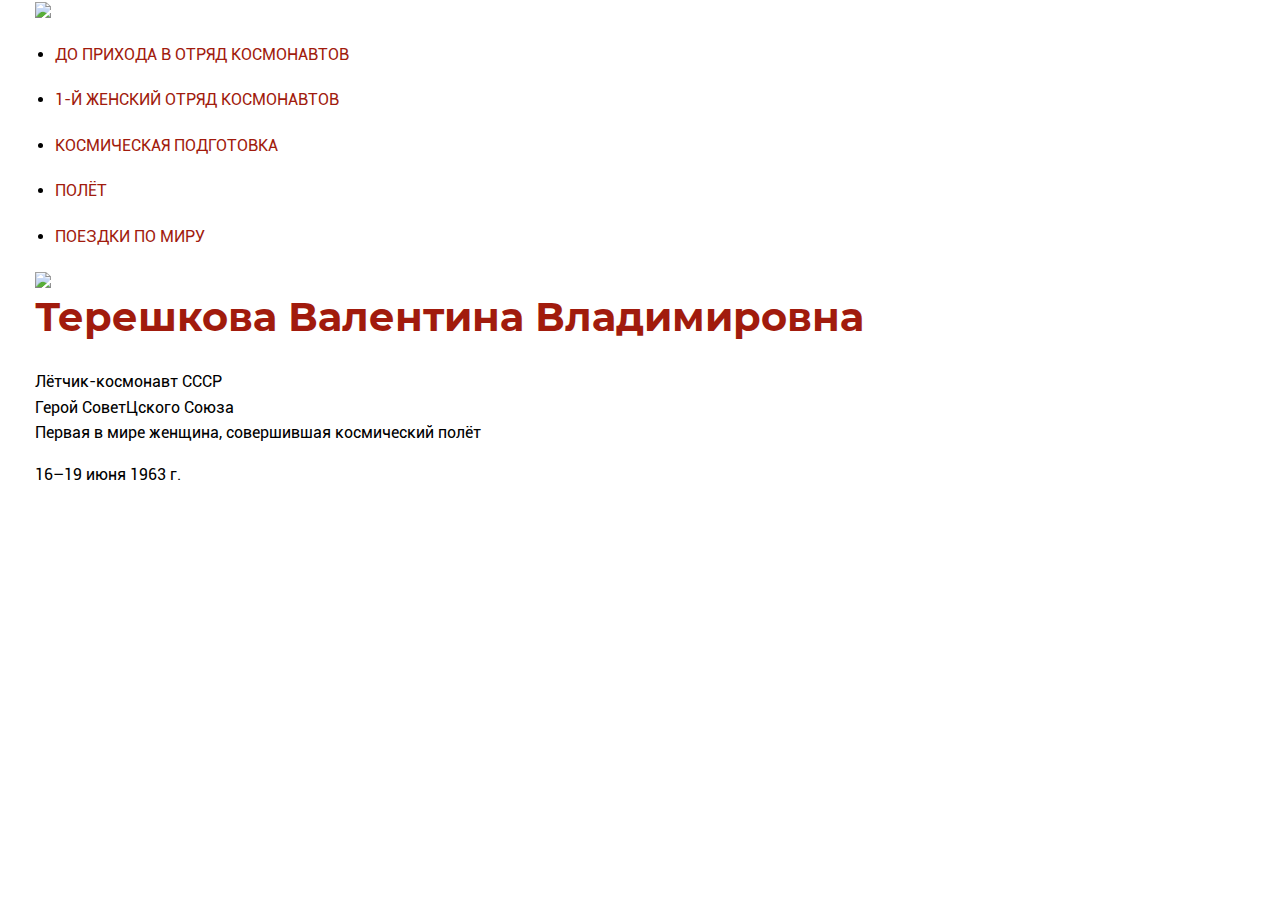
==== html/person-1.html @ a4f55c0e "main" ====
<!DOCTYPE html>
<html lang="ru">
  <head>
    <meta charset="UTF-8">
    <meta name="viewport" content="width=device-width, user-scalable=no, initial-scale=1.0, maximum-scale=1.0, minimum-scale=1.0">
    <meta http-equiv="X-UA-Compatible" content="ie=edge">
    <meta name="robots" content="noindex, nofollow">
    <title>Время Ч</title>
    <link rel="stylesheet" href="../assets/css/style.css">
  </head>
  <body class="page-owner">
    <main>
      <div class="header">
        <div class="wrapper">
          <div class="logo-block"><img class="logo" src="./assets/img/logo-white.png"></div>
        </div>
      </div>
      <div class="list-action-owner wrapper">
        <ul class="list-action">
          <li class="list-action__item"><a href="#">ДО ПРИХОДА В ОТРЯД КОСМОНАВТОВ</a></li>
          <li class="list-action__item"><a href="#">1-Й ЖЕНСКИЙ ОТРЯД КОСМОНАВТОВ</a></li>
          <li class="list-action__item"><a href="#">КОСМИЧЕСКАЯ ПОДГОТОВКА</a></li>
          <li class="list-action__item"><a href="#">ПОЛЁТ</a></li>
          <li class="list-action__item"><a href="#">ПОЕЗДКИ ПО МИРУ</a></li>
        </ul>
      </div>
      <div class="person-info-owner wrapper--info wrapper">
        <div class="person-info">
          <div class="person-info__owner">
            <div class="person-info__image"><img src="./assets/person1.jpg"></div>
            <div class="person-info__info">
              <h2 class="name">Терешкова Валентина Владимировна</h2>
              <p>Лётчик-космонавт СССР<br>Герой СоветЦского Союза<br>Первая в мире женщина, совершившая космический полёт</p>
              <div class="date">16–19 июня 1963 г.</div>
            </div>
          </div>
        </div>
      </div>
    </main>
  </body>
  <script type="text/javascript" charset="UTF-8" src="../assets/js/jquery.min.js"></script>
  <script type="text/javascript" charset="UTF-8" src="../assets/js/chosen.jquery.min.js"></script>
  <script type="text/javascript" charset="UTF-8" src="../assets/js/jquery.magnific-popup.js"></script>
  <script type="text/javascript" charset="UTF-8" src="../assets/js/jquery.maskedinput.js"></script>
  <script type="text/javascript" charset="UTF-8" src="../assets/js/jquery.slick.min.js"></script>
  <script type="text/javascript" charset="UTF-8" src="../assets/js/swiper.min.js"></script>
  <!--script(type='text/javascript' charset='UTF-8' src='https://unpkg.com/swiper@6.0.1/swiper.cjs.js')-->
  <!--script(type='text/javascript' charset='UTF-8' src='https://unpkg.com/swiper/js/swiper.min.js')--><script src="https://unpkg.com/swiper/swiper-bundle.min.js"></script>
  <script type="text/javascript" charset="UTF-8" src="../assets/js/main.js"></script>
</html>
---- assets/css/style.css ----
@font-face {
  font-family: "Roboto";
  src: local("Roboto Bold"), local("Roboto-Bold"), url("Roboto-Bold.woff2") format("woff2"), url("Roboto-Bold.woff") format("woff"), url("Roboto-Bold.ttf") format("truetype");
  font-weight: bold;
  font-style: normal;
  font-display: swap;
}
@font-face {
  font-family: "Roboto";
  src: local("Roboto Regular"), local("Roboto-Regular"), url("Roboto-Regular.woff2") format("woff2"), url("Roboto-Regular.woff") format("woff"), url("Roboto-Regular.ttf") format("truetype");
  font-weight: normal;
  font-style: normal;
  font-display: swap;
}
@font-face {
  font-family: "Montserrat";
  src: local("Montserrat SemiBold"), local("Montserrat-SemiBold"), url("Montserrat-SemiBold.woff2") format("woff2"), url("Montserrat-SemiBold.woff") format("woff"), url("Montserrat-SemiBold.ttf") format("truetype");
  font-weight: 600;
  font-style: normal;
  font-display: swap;
}
@font-face {
  font-family: "Montserrat";
  src: local("Montserrat Bold"), local("Montserrat-Bold"), url("Montserrat-Bold.woff2") format("woff2"), url("Montserrat-Bold.woff") format("woff"), url("Montserrat-Bold.ttf") format("truetype");
  font-weight: bold;
  font-style: normal;
  font-display: swap;
}
html {
  line-height: 1.15;
  -webkit-text-size-adjust: 100%;
}

body {
  margin: 0;
}

main {
  display: block;
}

h1 {
  font-size: 2em;
  margin: 0.67em 0;
}

hr {
  box-sizing: content-box;
  height: 0;
  overflow: visible;
}

pre {
  font-family: monospace, monospace;
  font-size: 1em;
}

a {
  background-color: transparent;
}

abbr[title] {
  border-bottom: none;
  text-decoration: underline;
  text-decoration: underline dotted;
}

b, strong {
  font-weight: bolder;
}

code, kbd, samp {
  font-family: monospace, monospace;
  font-size: 1em;
}

small {
  font-size: 80%;
}

sub, sup {
  font-size: 75%;
  line-height: 0;
  position: relative;
  vertical-align: baseline;
}

sub {
  bottom: -0.25em;
}

sup {
  top: -0.5em;
}

img {
  border-style: none;
}

button, input, optgroup, select, textarea {
  font-family: inherit;
  font-size: 100%;
  line-height: 1.15;
  margin: 0;
}

button, input {
  overflow: visible;
}

button, select {
  text-transform: none;
}

button, [type=button], [type=reset], [type=submit] {
  -webkit-appearance: button;
}

button::-moz-focus-inner, [type=button]::-moz-focus-inner, [type=reset]::-moz-focus-inner, [type=submit]::-moz-focus-inner {
  border-style: none;
  padding: 0;
}

button:-moz-focusring, [type=button]:-moz-focusring, [type=reset]:-moz-focusring, [type=submit]:-moz-focusring {
  outline: 1px dotted ButtonText;
}

fieldset {
  padding: 0.35em 0.75em 0.625em;
}

legend {
  box-sizing: border-box;
  color: inherit;
  display: table;
  max-width: 100%;
  padding: 0;
  white-space: normal;
}

progress {
  vertical-align: baseline;
}

textarea {
  overflow: auto;
}

[type=checkbox], [type=radio] {
  box-sizing: border-box;
  padding: 0;
}

[type=number]::-webkit-inner-spin-button, [type=number]::-webkit-outer-spin-button {
  height: auto;
}

[type=search] {
  -webkit-appearance: textfield;
  outline-offset: -2px;
}

[type=search]::-webkit-search-decoration {
  -webkit-appearance: none;
}

::-webkit-file-upload-button {
  -webkit-appearance: button;
  font: inherit;
}

details {
  display: block;
}

summary {
  display: list-item;
}

template {
  display: none;
}

[hidden] {
  display: none;
}

html {
  font-size: 62.5%;
  height: 100%;
  min-height: 100vh;
  background: #fff;
  color: #000;
  min-width: 320px;
  -webkit-font-smoothing: antialiased;
  -moz-osx-font-smoothing: grayscale;
}

body {
  font: 160%/1.6 "Roboto", sans-serif;
  font-weight: 400;
  min-width: 320px;
  background-color: inherit;
  line-height: 1.6;
  padding: 0;
}

.wrapper {
  max-width: 1240px;
  margin: 0 auto;
  padding: 0 20px;
  box-sizing: border-box;
}
.wrapper--middle {
  max-width: 1034px;
}
@media (max-width: 1280px) {
  .wrapper {
    padding: 0 15px;
  }
}

#page {
  overflow-x: hidden;
}

h1, h2, h3, h4,
.h1, .h2, .h3, .h4 {
  font-family: "Montserrat", sans-serif;
  font-weight: 700;
  color: #A11B0D;
}

h1, .h1 {
  font-weight: 700;
  font-size: 48px;
  line-height: 53px;
}
@media (max-width: 749px) {
  h1, .h1 {
    font-size: 40px;
    line-height: 1.1;
  }
}

h2, .h2 {
  font-size: 40px;
  line-height: 44px;
  position: relative;
  margin-bottom: 30px;
}
@media (max-width: 749px) {
  h2, .h2 {
    font-size: 32px;
    line-height: 1;
    margin-bottom: 20px;
  }
}

strong {
  font-weight: 700;
}

h3:first-child, .h3:first-child, h2:first-child, .h2:first-child {
  margin-top: 0;
}

h3, .h3 {
  font-size: 24px;
  line-height: 120%;
  position: relative;
  margin-bottom: 16px;
}
h3:first-child, .h3:first-child {
  margin-top: 0;
}
@media (max-width: 749px) {
  h3, .h3 {
    font-size: 20px;
  }
}

.h4, h4 {
  font-size: 20px;
  line-height: 120%;
  margin-bottom: 20px;
}
@media (max-width: 749px) {
  .h4, h4 {
    font-size: 18px;
    line-height: 120%;
  }
}

a {
  text-decoration: none;
  color: #A11B0D;
}
a:hover {
  color: #CF2921;
  text-decoration: none;
}

p:first-child {
  margin-top: 0;
}

p:last-child {
  margin-bottom: 0;
}

p {
  font-weight: 300;
  line-height: 1.6;
}

p.light {
  font-weight: 300;
}

ul {
  padding-left: 20px;
}
ul li {
  margin-bottom: 20px;
}

.frame {
  position: relative;
}

.frameWrapper {
  padding-top: 60px;
  padding-bottom: 60px;
}
@media (max-width: 749px) {
  .frameWrapper {
    padding-top: 30px;
    padding-bottom: 30px;
  }
}

/* Magnific Popup CSS */
.mfp-bg {
  top: 0;
  left: 0;
  width: 100%;
  height: 100%;
  z-index: 1042;
  overflow: hidden;
  position: fixed;
  background-color: #000;
  opacity: 0.3;
}

.mfp-wrap {
  top: 0;
  left: 0;
  width: 100%;
  height: 100%;
  z-index: 1043;
  position: fixed;
  outline: none !important;
  -webkit-backface-visibility: hidden;
  backface-visibility: hidden;
}

.mfp-container {
  font-size: 0;
  text-align: center;
  position: absolute;
  width: 100%;
  height: 100%;
  left: 0;
  top: 0;
  padding: 0 8px;
  box-sizing: border-box;
}

.mfp-container:after {
  content: "";
  display: inline-block;
  height: 100%;
  vertical-align: middle;
}

.mfp-align-top .mfp-container:before {
  display: none;
}

.mfp-content {
  position: relative;
  display: inline-block;
  vertical-align: middle;
  margin: 0 auto;
  text-align: left;
  z-index: 1045;
  color: #444;
}

.mfp-image-holder .mfp-close {
  display: none;
}

.mfp-container:not(.mfp-image-holder) .mfp-content {
  max-width: 560px;
  margin: 0 auto;
  padding: 40px;
  box-sizing: border-box;
  background-color: #fff;
  overflow: hidden;
  border-radius: 8px;
}
.mfp-container:not(.mfp-image-holder) .mfp-content form {
  margin-top: 0;
}

.mfp-content .fieldBlock .field {
  margin-bottom: 16px;
}

@media (max-width: 600px) {
  .mfp-content, .mfp-container:not(.mfp-image-holder) .mfp-content {
    padding: 40px 20px;
  }
}
@media (max-width: 480px) {
  .mfp-content {
    padding: 40px 20px;
  }
  .mfp-content input, .mfp-content select, .mfp-content textarea {
    font-size: 1.6rem;
  }
}
.mfp-inline-holder .mfp-content,
.mfp-ajax-holder .mfp-content {
  /*width: 100%;*/
  font-size: 1.4rem;
  cursor: auto;
}

.mfp-ajax-cur {
  cursor: progress;
}

.mfp-zoom-out-cur, .mfp-zoom-out-cur .mfp-image-holder .mfp-close {
  cursor: -moz-zoom-out;
  cursor: -webkit-zoom-out;
  cursor: zoom-out;
}

.mfp-zoom {
  cursor: pointer;
  cursor: -webkit-zoom-in;
  cursor: -moz-zoom-in;
  cursor: zoom-in;
}

.mfp-auto-cursor .mfp-content {
  cursor: auto;
}

.mfp-close,
.mfp-arrow,
.mfp-preloader,
.mfp-counter {
  -webkit-user-select: none;
  -moz-user-select: none;
  user-select: none;
}

.mfp-loading.mfp-figure {
  display: none;
}

.mfp-hide {
  display: none !important;
}

@keyframes spin {
  from {
    transform: rotate(0deg);
  }
  to {
    transform: rotate(360deg);
  }
}
@-webkit-keyframes spin {
  from {
    -webkit-transform: rotate(0deg);
  }
  to {
    -webkit-transform: rotate(360deg);
  }
}
.mfp-preloader:before {
  content: "";
  width: 36px;
  height: 36px;
  display: inline-block;
  vertical-align: middle;
  margin: 0 1.5em 0 0;
  padding: 0px;
  border-radius: 100%;
  border: 2px #e6e6e6 solid;
  border-left-color: rgba(0, 0, 0, 0.25);
  border-bottom-color: rgba(0, 0, 0, 0.25);
  -webkit-animation: spin 1s linear infinite;
  animation: spin 1s linear infinite;
  transition: all 0.5s ease;
}

.mfp-preloader {
  color: #CCC;
  position: absolute;
  top: 50%;
  width: auto;
  text-align: center;
  margin-top: -0.8em;
  left: 8px;
  right: 8px;
  z-index: 1044;
}

.mfp-preloader a {
  color: #CCC;
}

.mfp-preloader a:hover {
  color: #FFF;
}

.mfp-s-ready .mfp-preloader {
  display: none;
}

.mfp-s-error .mfp-content {
  display: none;
}

button.mfp-close,
button.mfp-arrow {
  overflow: visible;
  cursor: pointer;
  background: transparent;
  border: 0;
  -webkit-appearance: none;
  display: block;
  outline: none;
  padding: 0;
  z-index: 1046;
  box-shadow: none;
  touch-action: manipulation;
}

button::-moz-focus-inner {
  padding: 0;
  border: 0;
}

.mfp-close {
  width: 44px;
  height: 44px;
  line-height: 44px;
  position: absolute;
  right: 0;
  top: 0;
  text-decoration: none;
  text-align: center;
  opacity: 0.65;
  padding: 0 0 18px 10px;
  color: #FFF;
  font-style: normal;
  font-size: 28px;
}

.mfp-close:hover,
.mfp-close:focus {
  opacity: 1;
}

.mfp-close:active {
  top: 1px;
}

/*.mfp-close-btn-in .mfp-close {opacity:1; font-weight:300; position:absolute; right:30px; top:30px; border:1px #d9272e solid; width:38px; height:32px; border-radius:100%; text-align:center; color:#d9272e; cursor:pointer; color:#d9272e; line-height:30px; font-size:3.5rem; box-sizing:content-box; padding:0 0 6px}*/
.mfp-close-btn-in .mfp-close {
  transition: 0.5s ease all;
  opacity: 1;
  font-weight: 300;
  position: absolute;
  right: 24px;
  top: 24px;
  border: 0 transparent solid;
  width: 24px;
  height: 24px;
  border-radius: 100%;
  text-align: center;
  cursor: pointer;
  color: #A11B0D;
  line-height: 38px;
  box-sizing: content-box;
  padding: 0;
  font-size: 0;
  background-position: center center;
  background-repeat: no-repeat;
}

.mfp-close-btn-in .mfp-close .closeBlock::after {
  transform: rotateZ(45deg);
}
.mfp-close-btn-in .mfp-close .closeBlock::before {
  transform: rotateZ(-45deg);
}

.mfp-close-btn-in .mfp-close .mfp-image-holder .mfp-close,
.mfp-iframe-holder .mfp-close {
  display: none;
}

.mfp-counter {
  position: absolute;
  top: 0;
  right: 0;
  color: #CCC;
  font-size: 12px;
  line-height: 18px;
  white-space: nowrap;
}

.mfp-arrow {
  position: absolute;
  opacity: 0.65;
  margin: 0;
  top: 50%;
  margin-top: -55px;
  padding: 0;
  width: 90px;
  height: 110px;
  -webkit-tap-highlight-color: transparent;
}

.mfp-arrow:active {
  margin-top: -54px;
}

.mfp-arrow:hover,
.mfp-arrow:focus {
  opacity: 1;
}

.mfp-arrow:before,
.mfp-arrow:after {
  content: "";
  display: block;
  width: 0;
  height: 0;
  position: absolute;
  left: 0;
  top: 0;
  margin-top: 35px;
  margin-left: 35px;
  border: medium inset transparent;
}

.mfp-arrow:after {
  border-top-width: 13px;
  border-bottom-width: 13px;
  top: 8px;
}

.mfp-arrow:before {
  border-top-width: 21px;
  border-bottom-width: 21px;
  opacity: 0.7;
}

.mfp-arrow-left {
  left: 0;
}

.mfp-arrow-left:after {
  border-right: 17px solid #A11B0D;
  margin-left: 31px;
}

.mfp-arrow-left:before {
  margin-left: 25px;
  border-right: 27px solid #3F3F3F;
}

.mfp-arrow-right {
  right: 0;
}

.mfp-arrow-right:after {
  border-left: 17px solid #A11B0D;
  margin-left: 39px;
}

.mfp-arrow-right:before {
  border-left: 27px solid #3F3F3F;
}

.mfp-iframe-holder {
  padding-top: 40px;
  padding-bottom: 40px;
}

.mfp-iframe-holder .mfp-content {
  line-height: 0;
  width: 100%;
  max-width: 900px;
}

.mfp-iframe-holder .mfp-close {
  top: -40px;
}

.mfp-iframe-scaler {
  width: 100%;
  height: 0;
  overflow: hidden;
  padding-top: 56.25%;
}

.mfp-iframe-scaler iframe {
  position: absolute;
  display: block;
  top: 0;
  left: 0;
  width: 100%;
  height: 100%;
  box-shadow: 0 0 8px rgba(0, 0, 0, 0.6);
  background: #000;
}

/* Main image in popup */
img.mfp-img {
  width: auto;
  max-width: 100%;
  height: auto;
  display: block;
  line-height: 0;
  box-sizing: border-box;
  padding: 40px 0 40px;
  margin: 0 auto;
}

/* The shadow behind the image */
.mfp-figure {
  line-height: 0;
}

.mfp-figure:after {
  content: "";
  position: absolute;
  left: 0;
  top: 40px;
  bottom: 40px;
  display: block;
  right: 0;
  width: auto;
  height: auto;
  z-index: -1;
  box-shadow: 0 0 8px rgba(0, 0, 0, 0.6);
  background: #444;
}

.mfp-figure small {
  color: #BDBDBD;
  display: block;
  font-size: 12px;
  line-height: 14px;
}

.mfp-figure figure {
  margin: 0;
}

.mfp-bottom-bar {
  margin-top: -36px;
  position: absolute;
  top: 100%;
  left: 0;
  width: 100%;
  cursor: auto;
}

.mfp-title {
  text-align: left;
  line-height: 18px;
  color: #F3F3F3;
  word-wrap: break-word;
  padding-right: 36px;
}

.mfp-image-holder .mfp-content {
  max-width: 100%;
}

.mfp-gallery .mfp-image-holder .mfp-figure {
  cursor: pointer;
}

.mfp-gallery .mfp-content {
  padding: 0;
}

@media screen and (max-width: 800px) and (orientation: landscape), screen and (max-height: 300px) {
  /**
       * Remove all paddings around the image on small screen
       */
  .mfp-img-mobile .mfp-image-holder {
    padding-left: 0;
    padding-right: 0;
  }
  .mfp-img-mobile img.mfp-img {
    padding: 0;
  }
  .mfp-img-mobile .mfp-figure:after {
    top: 0;
    bottom: 0;
  }
  .mfp-img-mobile .mfp-figure small {
    display: inline;
    margin-left: 5px;
  }
  .mfp-img-mobile .mfp-bottom-bar {
    background: rgba(0, 0, 0, 0.6);
    bottom: 0;
    margin: 0;
    top: auto;
    padding: 3px 5px;
    position: fixed;
    box-sizing: border-box;
  }
  .mfp-img-mobile .mfp-bottom-bar:empty {
    padding: 0;
  }
  .mfp-img-mobile .mfp-counter {
    right: 5px;
    top: 3px;
  }
  .mfp-img-mobile .mfp-close {
    top: 0;
    right: 0;
    width: 35px;
    height: 35px;
    line-height: 35px;
    background: rgba(0, 0, 0, 0.6);
    position: fixed;
    text-align: center;
    padding: 0;
  }
}
@media all and (max-width: 900px) {
  .mfp-arrow {
    -webkit-transform: scale(0.75);
    transform: scale(0.75);
  }
  .mfp-arrow-left {
    -webkit-transform-origin: 0;
    transform-origin: 0;
  }
  .mfp-arrow-right {
    -webkit-transform-origin: 100%;
    transform-origin: 100%;
  }
  .mfp-container {
    padding-left: 6px;
    padding-right: 6px;
  }
}
/**
 * Fade-move animation for SLIDE
 */
/* at start */
.mfp-slide-bottom .mfp-content {
  opacity: 0;
  -webkit-transition: all 0.2s ease-out;
  -moz-transition: all 0.2s ease-out;
  -o-transition: all 0.2s ease-out;
  transition: all 0.2s ease-out;
  -webkit-transform: translateY(-20px) perspective(600px) rotateX(10deg);
  -moz-transform: translateY(-20px) perspective(600px) rotateX(10deg);
  -ms-transform: translateY(-20px) perspective(600px) rotateX(10deg);
  -o-transform: translateY(-20px) perspective(600px) rotateX(10deg);
  transform: translateY(-20px) perspective(600px) rotateX(10deg);
}

/* animate in */
.mfp-slide-bottom.mfp-ready .mfp-content {
  opacity: 1;
  -webkit-transform: translateY(0) perspective(600px) rotateX(0);
  -moz-transform: translateY(0) perspective(600px) rotateX(0);
  -ms-transform: translateY(0) perspective(600px) rotateX(0);
  -o-transform: translateY(0) perspective(600px) rotateX(0);
  transform: translateY(0) perspective(600px) rotateX(0);
}

/* animate out */
.mfp-slide-bottom.mfp-removing .mfp-content {
  opacity: 0;
  -webkit-transform: translateY(-10px) perspective(600px) rotateX(10deg);
  -moz-transform: translateY(-10px) perspective(600px) rotateX(10deg);
  -ms-transform: translateY(-10px) perspective(600px) rotateX(10deg);
  -o-transform: translateY(-10px) perspective(600px) rotateX(10deg);
  transform: translateY(-10px) perspective(600px) rotateX(10deg);
}

/* Dark overlay, start state */
.mfp-slide-bottom.mfp-bg {
  opacity: 0;
  -webkit-transition: opacity 0.3s ease-out;
  -moz-transition: opacity 0.3s ease-out;
  -o-transition: opacity 0.3s ease-out;
  transition: opacity 0.3s ease-out;
}

/* animate in */
.mfp-slide-bottom.mfp-ready.mfp-bg {
  opacity: 0.8;
}

/* animate out */
.mfp-slide-bottom.mfp-removing.mfp-bg {
  opacity: 0;
}

.mfp-content h2, .mfp-content .h2,
.mfp-content h1, .mfp-content .h1,
.mfp-content h3, .mfp-content .h3 {
  margin-top: 0;
}

.mfp-content .titleBlock .titleHead {
  font-size: 36px;
}

.mfp-close .closeBlock {
  position: relative;
  display: block;
  height: 100%;
  width: 100%;
  font-size: 0;
}

.mfp-close .closeBlock::before,
.mfp-close .closeBlock::after {
  content: "";
  position: absolute;
  top: 50%;
  width: 2px;
  height: 30px;
  background: #A11B0D;
  margin-top: -15px;
  left: 50%;
  margin-left: -1px;
  transition: 0.5s ease all;
}

.mfp-close .closeBlock::before {
  transform: rotateZ(-45deg);
}

.mfp-close .closeBlock::after {
  transform: rotateZ(45deg);
}

.mfp-close .closeBlock:hover::before,
.mfp-close .closeBlock:hover::after {
  background: #CF2921;
}

/*animation mfp*/
.mfp-move-horizontal {
  opacity: 0;
  transition: all 0.3s ease-in-out;
  transform: scale(1.1);
}

.mfp-move-horizontal.mfp-bg {
  opacity: 0;
  transition: all 0.3s ease-out;
}

.mfp-move-horizontal.mfp-ready {
  opacity: 1;
  transform: scale(1);
}

.mfp-move-horizontal.mfp-ready.mfp-bg {
  opacity: 0.3;
}

.mfp-move-horizontal.mfp-removing {
  transform: scale(1.1);
  opacity: 0;
}

.mfp-move-horizontal.mfp-removing.mfp-bg {
  opacity: 0;
}

@media (max-width: 749px) {
  /*.mfp-close .closeBlock::before,
  .mfp-close .closeBlock::after {
    height: 20px;
    background: #122c46;
    margin-top:  -10px;
    left:50%;
    margin-left:-1px;
  }*/
  .mfp-content .fieldBlock {
    padding-bottom: 0;
  }
  .mfp-close-btn-in .mfp-close {
    top: 10px;
    right: 10px;
  }
}
.mfp-bg.mfp-move-horizontal.mfp-mode-gallery.mfp-ready {
  background-color: rgb(51, 48, 46);
  opacity: 0.9;
}

.mfp-gallery .mfp-close .closeBlock::before, .mfp-gallery .mfp-close .closeBlock::after {
  background-color: #fff;
  width: 3px;
}

.fieldBlock p:first-child {
  font-size: 14px;
}
@media (min-width: 750px) {
  .fieldBlock .field-row {
    display: flex;
    align-items: flex-start;
    justify-content: flex-start;
  }
  .fieldBlock .field-row .field {
    flex: 0 0 1;
  }
}
.fieldBlock .fieldList {
  margin: 0 0 0 -40px;
  padding: 0;
}
.fieldBlock .field {
  display: inline-block;
  vertical-align: top;
  padding: 0 0 0 40px;
  width: 100%;
  margin: 0 0 40px 0;
  box-sizing: border-box;
}
.fieldBlock .field .caption {
  margin-bottom: 16px;
  font-size: 16px;
  line-height: 1.6;
}
.fieldBlock .wrap {
  display: block;
  width: 100%;
}
.fieldBlock input:not([type=radio]):not([type=checkbox]),
.fieldBlock textarea {
  width: 100%;
  padding: 20px 16px;
  display: block;
  font-size: 18px;
  line-height: 1.6;
  box-sizing: border-box;
  outline: none;
  resize: none;
  background: #F8F8F8;
  /*box-shadow: 0px 5px 20px rgba(0, 0, 0, 0.3), inset -4px -4px 30px #FFFFFF;*/
  border-radius: 0;
  border: 0;
}
.fieldBlock .formFooter {
  display: flex;
  justify-content: space-between;
  align-items: center;
}
.fieldBlock .submitBlock {
  margin-top: 40px;
  text-align: center;
}
fieldset {
  padding: 0;
  margin: 0;
  border: 0;
}

input[type=checkbox] {
  opacity: 0;
  width: 0;
  height: 0;
}
input[type=checkbox] + span {
  cursor: pointer;
  padding-left: 36px;
  position: relative;
  font-weight: 400;
  font-size: 14px;
  line-height: 160%;
}
input[type=checkbox] + span:hover::before {
  background-image: url([data-uri]);
}
input[type=checkbox] + span::before {
  content: "";
  width: 20px;
  height: 20px;
  background-color: #F8F8F8;
  background-position: 50% 50%;
  background-repeat: no-repeat;
  position: absolute;
  left: 0;
  top: 0;
}
input[type=checkbox]:checked + span::before {
  background-color: #A11B0D;
  background-image: url([data-uri]);
}
input[type=checkbox]:checked + span:hover::before {
  background-color: #CF2921;
}

select {
  width: 100%;
  padding: 20px 45px 20px 16px;
  display: block;
  font-size: 18px;
  line-height: 1.6;
  box-sizing: border-box;
  outline: none;
  resize: none;
  background-color: #F8F8F8;
  border-radius: 0;
  border: 0;
  appearance: none;
  background-image: url([data-uri]);
  background-repeat: no-repeat;
  background-position: center right;
}
select.change {
  background-image: url([data-uri]);
}

.chosen-container {
  position: relative;
  z-index: 1;
}
.chosen-container .chosen-single {
  cursor: pointer;
  width: 100%;
  padding: 20px 45px 20px 16px;
  display: block;
  font-size: 18px;
  line-height: 1.6;
  background-color: #F8F8F8;
  box-sizing: border-box;
  background-image: url([data-uri]);
  background-repeat: no-repeat;
  background-position: center right;
  color: #000;
}
.chosen-search {
  display: none;
}
.chosen-with-drop .chosen-results {
  display: block;
}
.chosen-with-drop .chosen-single {
  background-image: url([data-uri]);
}
.chosen-results {
  display: none;
  position: absolute;
  left: 0;
  right: 0;
  top: 100%;
  background-color: #F8F8F8;
  padding: 0;
  margin: 5px 0 0 0;
  box-shadow: 0 0 1px 0 #000;
  max-height: 118px;
  overflow-y: auto;
}
.chosen-results .active-result {
  font-size: 18px;
  line-height: 1.6;
  display: block;
  padding: 15px 16px;
  margin: 0;
  cursor: pointer;
}
.chosen-results .active-result:hover {
  background-color: #CCCCCC;
}

.response {
  text-align: center;
  margin-top: 20px;
}

/*# sourceMappingURL=style.css.map */
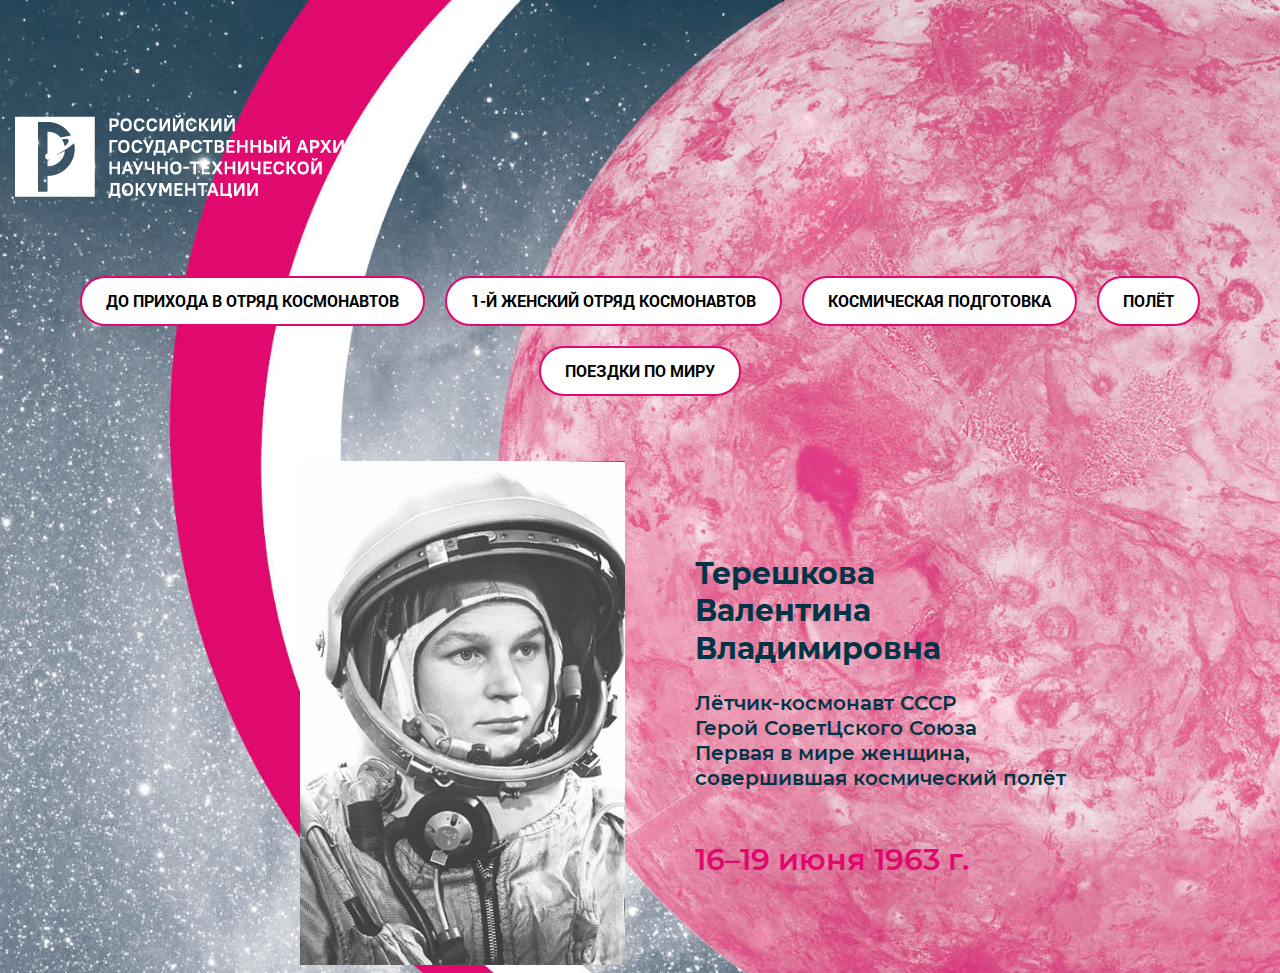
==== commit 00623022: "update" ====
--- a/html/person-1.html
+++ b/html/person-1.html
@@ -5,14 +5,14 @@
     <meta name="viewport" content="width=device-width, user-scalable=no, initial-scale=1.0, maximum-scale=1.0, minimum-scale=1.0">
     <meta http-equiv="X-UA-Compatible" content="ie=edge">
     <meta name="robots" content="noindex, nofollow">
-    <title>Время Ч</title>
+    <title>Космонавты</title>
     <link rel="stylesheet" href="../assets/css/style.css">
   </head>
-  <body class="page-owner">
-    <main>
+  <body class="page-person">
+    <main class="person1bg">
       <div class="header">
         <div class="wrapper">
-          <div class="logo-block"><img class="logo" src="./assets/img/logo-white.png"></div>
+          <div class="logo-block"><a href="#"><img class="logo" src="../assets/img/logo-white.png"></a></div>
         </div>
       </div>
       <div class="list-action-owner wrapper">
@@ -27,9 +27,9 @@
       <div class="person-info-owner wrapper--info wrapper">
         <div class="person-info">
           <div class="person-info__owner">
-            <div class="person-info__image"><img src="./assets/person1.jpg"></div>
+            <div class="person-info__image"><img src="../assets/img/person-detail-1.jpg"></div>
             <div class="person-info__info">
-              <h2 class="name">Терешкова Валентина Владимировна</h2>
+              <h2 class="name"><span>Терешкова</span> <span>Валентина</span> <span>Владимировна</span></h2>
               <p>Лётчик-космонавт СССР<br>Герой СоветЦского Союза<br>Первая в мире женщина, совершившая космический полёт</p>
               <div class="date">16–19 июня 1963 г.</div>
             </div>
@@ -47,4 +47,4 @@
   <!--script(type='text/javascript' charset='UTF-8' src='https://unpkg.com/swiper@6.0.1/swiper.cjs.js')-->
   <!--script(type='text/javascript' charset='UTF-8' src='https://unpkg.com/swiper/js/swiper.min.js')--><script src="https://unpkg.com/swiper/swiper-bundle.min.js"></script>
   <script type="text/javascript" charset="UTF-8" src="../assets/js/main.js"></script>
-</html>
+</html>--- a/assets/css/style.css
+++ b/assets/css/style.css
@@ -294,11 +294,11 @@
 
 a {
   text-decoration: none;
-  color: #A11B0D;
+  color: rgb(224, 9, 109);
 }
 a:hover {
-  color: #CF2921;
-  text-decoration: none;
+  color: rgb(224, 9, 109);
+  text-decoration: underline;
 }
 
 p:first-child {
@@ -1207,4 +1207,243 @@
   margin-top: 20px;
 }
 
+.wrapper {
+  margin: 0 auto;
+}
+
+.wrapper--info {
+  max-width: 990px;
+}
+
+.header {
+  padding-top: 115px;
+  margin-bottom: 70px;
+}
+.header .wrapper {
+  max-width: 1680px;
+}
+
+.list-action {
+  display: flex;
+  align-items: center;
+  justify-content: center;
+  flex-wrap: wrap;
+  margin-top: -20px;
+  margin-left: -20px;
+  margin-bottom: 65px;
+  padding: 0;
+}
+.list-action-owner.wrapper {
+  max-width: 1680px;
+}
+.list-action__item {
+  margin: 20px 0 0 0;
+  padding-left: 20px;
+  display: block;
+}
+.list-action__item a {
+  background-color: #fff;
+  text-decoration: none;
+  font-family: "Roboto", sans-serif;
+  font-size: 16px;
+  line-height: 46px;
+  font-weight: bold;
+  padding: 0 24px;
+  border-radius: 50px;
+  display: inline-block;
+  vertical-align: top;
+  border: 2px solid rgb(224, 9, 109);
+  color: #000;
+}
+.list-action__item a:hover {
+  text-decoration: none;
+  border-color: #fff;
+  background-color: rgb(224, 9, 109);
+  color: #fff;
+}
+
+.person-info__owner {
+  display: flex;
+  align-items: center;
+  justify-content: flex-start;
+  margin-left: 70px;
+}
+.person-info__owner > * {
+  padding-left: 70px;
+}
+.person-info__image {
+  flex: 0 0 325px;
+  max-width: 325px;
+}
+.person-info__image img {
+  width: 100%;
+}
+.person-info__info .name {
+  font-size: 30px;
+  line-height: 1.25;
+  color: rgb(2, 52, 69);
+  font-family: "Montserrat", sans-serif;
+  font-weight: bold;
+  margin-bottom: 24px;
+}
+.person-info__info .name span {
+  display: block;
+}
+.person-info__info p {
+  font-family: "Montserrat", sans-serif;
+  font-weight: 600;
+  font-size: 20px;
+  line-height: 1.25;
+  color: rgb(2, 52, 69);
+  margin: 0;
+}
+.person-info__info .date {
+  margin-top: 50px;
+  font-family: "Montserrat", sans-serif;
+  font-weight: 600;
+  font-size: 30px;
+  line-height: 1.25;
+  color: rgb(224, 9, 109);
+}
+@media (max-width: 1024px) {
+  .person-info__owner {
+    display: block;
+    margin-left: 0;
+  }
+  .person-info__owner > * {
+    padding-left: 0;
+  }
+  .person-info__info {
+    margin-top: 20px;
+  }
+  .person-info__info .name span {
+    display: inline;
+  }
+}
+
+main {
+  display: flex;
+  flex-direction: column;
+  min-height: 100vh;
+  background-position: 50% 0;
+}
+main.person1bg {
+  background-size: cover;
+  background-repeat: no-repeat;
+  background-image: url("../img/background-cosmos2.jpg");
+}
+main.person2bg {
+  background-size: cover;
+  background-repeat: no-repeat;
+  background-image: url("../img/background-cosmos3.jpg");
+}
+main.person3bg {
+  background-size: cover;
+  background-repeat: no-repeat;
+  background-image: url("../img/background-cosmos4.jpg");
+}
+main.person4bg {
+  background-size: cover;
+  background-repeat: no-repeat;
+  background-image: url("../img/background-cosmos5.jpg");
+}
+main.person5bg {
+  background-size: cover;
+  background-repeat: no-repeat;
+  background-image: url("../img/background-cosmos6.jpg");
+}
+
+.main-page {
+  background-size: cover;
+  background-repeat: no-repeat;
+  background-image: url("../img/background-cosmos.jpg");
+}
+.main-page .header {
+  padding-top: 75px;
+}
+
+.list-persons {
+  display: flex;
+  justify-content: center;
+  flex-wrap: wrap;
+  padding: 0;
+}
+.list-persons-owner {
+  margin-top: 80px;
+}
+.list-persons-owner .title {
+  font-size: 92px;
+  line-height: 1.1;
+  font-family: "Montserrat", sans-serif;
+  color: #fff;
+  font-weight: bold;
+  margin-bottom: 75px;
+  text-align: center;
+}
+@media (max-width: 1024px) {
+  .list-persons-owner .title {
+    font-size: 54px;
+  }
+}
+@media (max-width: 480px) {
+  .list-persons-owner .title {
+    font-size: 38px;
+  }
+}
+.list-persons-owner .wrapper {
+  max-width: 1600px;
+}
+.list-persons-item__wrapper {
+  max-width: 250px;
+  margin: 0 auto;
+}
+.list-persons__item {
+  width: 20%;
+  display: block;
+  margin: 0 0 75px;
+  box-sizing: border-box;
+  padding: 0 22.5px;
+}
+@media (max-width: 1575px) {
+  .list-persons__item {
+    width: 30%;
+  }
+}
+@media (max-width: 1100px) {
+  .list-persons__item {
+    width: 50%;
+  }
+}
+@media (max-width: 660px) {
+  .list-persons__item {
+    width: 100%;
+  }
+}
+.list-persons__item .img {
+  width: 100%;
+}
+.list-persons__item .caption {
+  text-align: center;
+  margin-top: 15px;
+  font-family: "Montserrat", sans-serif;
+  font-weight: bold;
+  font-size: 24px;
+  line-height: 1.25;
+  color: rgb(2, 52, 69);
+}
+
+.message .wrapper {
+  font-family: "Roboto", sans-serif;
+  font-weight: 400;
+  max-width: 1600px;
+  background: rgb(2, 52, 69);
+}
+.message .wrapper p {
+  margin: 0;
+  color: #fff;
+  font-size: 20px;
+  line-height: 1.25;
+  padding: 12.5px 30px;
+}
+
 /*# sourceMappingURL=style.css.map */
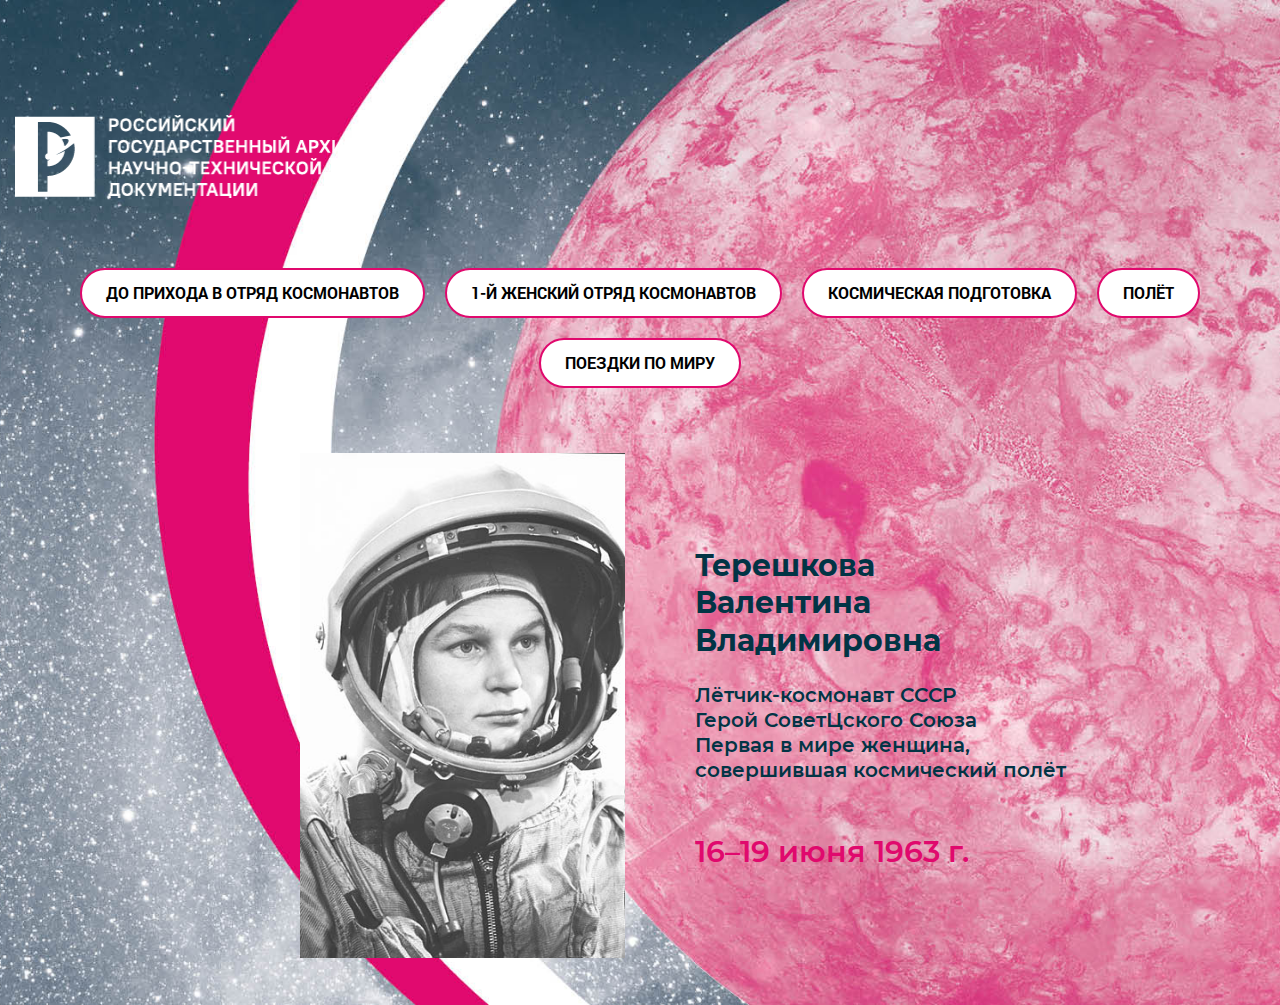
==== commit d8e4149e: "main finish" ====
--- a/html/person-1.html
+++ b/html/person-1.html
@@ -5,7 +5,7 @@
     <meta name="viewport" content="width=device-width, user-scalable=no, initial-scale=1.0, maximum-scale=1.0, minimum-scale=1.0">
     <meta http-equiv="X-UA-Compatible" content="ie=edge">
     <meta name="robots" content="noindex, nofollow">
-    <title>Космонавты</title>
+    <title>ЖЕНШИНЫ В КОСМОСЕ</title>
     <link rel="stylesheet" href="../assets/css/style.css">
   </head>
   <body class="page-person">
@@ -13,6 +13,7 @@
       <div class="header">
         <div class="wrapper">
           <div class="logo-block"><a href="#"><img class="logo" src="../assets/img/logo-white.png"></a></div>
+          <div class="menu-switch"><span></span></div>
         </div>
       </div>
       <div class="list-action-owner wrapper">
@@ -39,12 +40,5 @@
     </main>
   </body>
   <script type="text/javascript" charset="UTF-8" src="../assets/js/jquery.min.js"></script>
-  <script type="text/javascript" charset="UTF-8" src="../assets/js/chosen.jquery.min.js"></script>
-  <script type="text/javascript" charset="UTF-8" src="../assets/js/jquery.magnific-popup.js"></script>
-  <script type="text/javascript" charset="UTF-8" src="../assets/js/jquery.maskedinput.js"></script>
-  <script type="text/javascript" charset="UTF-8" src="../assets/js/jquery.slick.min.js"></script>
-  <script type="text/javascript" charset="UTF-8" src="../assets/js/swiper.min.js"></script>
-  <!--script(type='text/javascript' charset='UTF-8' src='https://unpkg.com/swiper@6.0.1/swiper.cjs.js')-->
-  <!--script(type='text/javascript' charset='UTF-8' src='https://unpkg.com/swiper/js/swiper.min.js')--><script src="https://unpkg.com/swiper/swiper-bundle.min.js"></script>
   <script type="text/javascript" charset="UTF-8" src="../assets/js/main.js"></script>
 </html>--- a/assets/css/style.css
+++ b/assets/css/style.css
@@ -228,7 +228,7 @@
 .h1, .h2, .h3, .h4 {
   font-family: "Montserrat", sans-serif;
   font-weight: 700;
-  color: #A11B0D;
+  color: rgb(2, 52, 69);
 }
 
 h1, .h1 {
@@ -597,7 +597,7 @@
   border-radius: 100%;
   text-align: center;
   cursor: pointer;
-  color: #A11B0D;
+  color: rgb(224, 9, 109);
   line-height: 38px;
   box-sizing: content-box;
   padding: 0;
@@ -680,7 +680,7 @@
 }
 
 .mfp-arrow-left:after {
-  border-right: 17px solid #A11B0D;
+  border-right: 17px solid rgb(224, 9, 109);
   margin-left: 31px;
 }
 
@@ -694,7 +694,7 @@
 }
 
 .mfp-arrow-right:after {
-  border-left: 17px solid #A11B0D;
+  border-left: 17px solid rgb(224, 9, 109);
   margin-left: 39px;
 }
 
@@ -953,7 +953,7 @@
   top: 50%;
   width: 2px;
   height: 30px;
-  background: #A11B0D;
+  background: rgb(224, 9, 109);
   margin-top: -15px;
   left: 50%;
   margin-left: -1px;
@@ -970,7 +970,7 @@
 
 .mfp-close .closeBlock:hover::before,
 .mfp-close .closeBlock:hover::after {
-  background: #CF2921;
+  background: rgb(224, 9, 109);
 }
 
 /*animation mfp*/
@@ -1122,11 +1122,11 @@
   top: 0;
 }
 input[type=checkbox]:checked + span::before {
-  background-color: #A11B0D;
+  background-color: rgb(224, 9, 109);
   background-image: url([data-uri]);
 }
 input[type=checkbox]:checked + span:hover::before {
-  background-color: #CF2921;
+  background-color: rgb(224, 9, 109);
 }
 
 select {
@@ -1207,6 +1207,221 @@
   margin-top: 20px;
 }
 
+.dropdown {
+  width: 290px;
+  display: inline-block;
+  background-color: #fff;
+  border-radius: 2px;
+  box-shadow: none;
+  transition: all 0.5s ease;
+  position: relative;
+  font-size: 14px;
+  color: #474747;
+  height: 100%;
+  text-align: left;
+  outline: none;
+  border: 2px solid rgb(224, 9, 109);
+}
+
+.dropdown .select {
+  cursor: pointer;
+  display: block;
+  padding: 10px 15px;
+}
+.dropdown .select span {
+  text-transform: uppercase;
+  font-size: 13px;
+  font-weight: bold;
+}
+
+.dropdown .select > i {
+  font-size: 13px;
+  color: #888;
+  cursor: pointer;
+  transition: all 0.3s ease-in-out;
+  float: right;
+  line-height: 20px;
+}
+
+.dropdown:hover {
+  box-shadow: 0 0 4px rgb(204, 204, 204);
+}
+
+.dropdown:active {
+  background-color: #f8f8f8;
+}
+
+.dropdown.active:hover,
+.dropdown.active {
+  box-shadow: 0 0 4px rgb(204, 204, 204);
+  border-radius: 2px 2px 0 0;
+  background-color: #f8f8f8;
+}
+
+.dropdown.active .select > i {
+  transform: rotate(-90deg);
+}
+
+.dropdown .dropdown-menu {
+  position: absolute;
+  background-color: #fff;
+  width: 100%;
+  left: 0;
+  margin-top: 3px;
+  box-shadow: 0 1px 2px rgb(204, 204, 204);
+  border-radius: 0 1px 2px 2px;
+  overflow: hidden;
+  display: none;
+  max-height: 144px;
+  overflow-y: auto;
+  z-index: 9;
+}
+
+.dropdown .dropdown-menu li {
+  padding: 0;
+  margin: 0;
+  transition: all 0.2s ease-in-out;
+  cursor: pointer;
+}
+.dropdown .dropdown-menu li + li {
+  border-top: 1px solid rgb(224, 9, 109);
+}
+
+.dropdown .dropdown-menu li a {
+  display: block;
+  font-weight: bold;
+  padding: 10px 15px;
+  text-decoration: none;
+  font-size: 13px;
+}
+
+.dropdown .dropdown-menu {
+  padding: 0;
+  list-style: none;
+}
+
+.dropdown .dropdown-menu li:hover {
+  background-color: #f2f2f2;
+}
+
+.dropdown .dropdown-menu li:active {
+  background-color: #e2e2e2;
+}
+
+@media (max-width: 900px) {
+  main {
+    position: relative;
+    overflow-x: hidden;
+  }
+  main::before, main::after {
+    content: "";
+    width: 100%;
+    position: absolute;
+    z-index: 2;
+    top: 0;
+    bottom: 0;
+    background-color: #000;
+    opacity: 0.8;
+  }
+  main::after {
+    right: -100vw;
+  }
+  main::before {
+    display: none;
+    left: -100vw;
+    transition: left 0.5s linear;
+  }
+  body.openMenu {
+    overflow: hidden;
+  }
+  body.openMenu main {
+    /*&::before {
+      left: -0;
+    }*/
+  }
+  body.openMenu main::after {
+    right: 0;
+  }
+  body.openMenu .menu-switch span {
+    opacity: 0;
+  }
+  body.openMenu .menu-switch::after, body.openMenu .menu-switch::before {
+    background-color: #fff;
+    top: 12px;
+  }
+  body.openMenu .menu-switch::after {
+    transform: rotate(45deg);
+  }
+  body.openMenu .menu-switch::before {
+    transform: rotate(-45deg);
+  }
+  body.openMenu .list-action-owner {
+    position: fixed;
+    z-index: 3;
+    top: 0;
+    bottom: 0;
+    left: 0;
+    right: 0;
+    display: flex;
+    flex-direction: column;
+    align-items: flex-start;
+    justify-content: center;
+    align-content: center;
+  }
+  body.openMenu .list-action {
+    width: 100%;
+    box-sizing: border-box;
+    text-align: center;
+    display: block;
+    margin: 0;
+    padding: 0 15px;
+    opacity: 1;
+    visibility: visible;
+  }
+  body.openMenu .list-action a {
+    text-decoration: underline;
+  }
+}
+.menu-switch {
+  display: none;
+  height: 28px;
+  width: 40px;
+  position: fixed;
+  cursor: pointer;
+  z-index: 5;
+  right: 15px;
+  top: 50px;
+  align-items: center;
+}
+.menu-switch span {
+  display: block;
+  height: 4px;
+  background: #023445;
+  width: 100%;
+  opacity: 1;
+  transition: opacity 0.2s linear;
+}
+.menu-switch::after, .menu-switch::before {
+  content: "";
+  background-color: rgb(2, 52, 69);
+  width: 40px;
+  height: 4px;
+  position: absolute;
+  left: 0;
+  transition: transform 0.4s linear, top 0.4s linear, background-color 0.4s linear;
+}
+.menu-switch::before {
+  top: 0;
+}
+.menu-switch::after {
+  top: 24px;
+}
+
+@media (max-width: 900px) {
+  .menu-switch {
+    display: flex;
+  }
+}
 .wrapper {
   margin: 0 auto;
 }
@@ -1219,49 +1434,64 @@
   padding-top: 115px;
   margin-bottom: 70px;
 }
+@media (max-width: 1024px) {
+  .header {
+    padding-top: 40px;
+  }
+}
 .header .wrapper {
+  font-size: 0;
   max-width: 1680px;
 }
-
-.list-action {
-  display: flex;
-  align-items: center;
-  justify-content: center;
-  flex-wrap: wrap;
-  margin-top: -20px;
-  margin-left: -20px;
-  margin-bottom: 65px;
-  padding: 0;
-}
-.list-action-owner.wrapper {
-  max-width: 1680px;
-}
-.list-action__item {
-  margin: 20px 0 0 0;
-  padding-left: 20px;
-  display: block;
-}
-.list-action__item a {
-  background-color: #fff;
-  text-decoration: none;
-  font-family: "Roboto", sans-serif;
-  font-size: 16px;
-  line-height: 46px;
-  font-weight: bold;
-  padding: 0 24px;
-  border-radius: 50px;
-  display: inline-block;
-  vertical-align: top;
-  border: 2px solid rgb(224, 9, 109);
-  color: #000;
-}
-.list-action__item a:hover {
-  text-decoration: none;
-  border-color: #fff;
-  background-color: rgb(224, 9, 109);
-  color: #fff;
-}
-
+.header .wrapper .logo {
+  max-width: 340px;
+}
+@media (max-width: 480px) {
+  .header .wrapper .logo {
+    max-width: 200px;
+  }
+}
+
+@media (min-width: 901px) {
+  .list-action {
+    display: flex;
+    align-items: center;
+    justify-content: center;
+    flex-wrap: wrap;
+    margin-top: -20px;
+    margin-left: -20px;
+    margin-bottom: 65px;
+    padding: 0;
+  }
+  .list-action-owner.wrapper {
+    max-width: 1680px;
+  }
+  .list-action__item {
+    margin: 20px 0 0 0;
+    padding-left: 20px;
+    display: block;
+  }
+  .list-action__item a {
+    background-color: #fff;
+    text-decoration: none;
+    font-family: "Roboto", sans-serif;
+    font-size: 16px;
+    line-height: 46px;
+    font-weight: bold;
+    padding: 0 24px;
+    border-radius: 50px;
+    display: inline-block;
+    vertical-align: top;
+    border: 2px solid rgb(224, 9, 109);
+    color: #000;
+  }
+  .list-action__item a:hover {
+    text-decoration: none;
+    border-color: #fff;
+    background-color: rgb(224, 9, 109);
+    color: #fff;
+  }
+}
 .person-info__owner {
   display: flex;
   align-items: center;
@@ -1322,6 +1552,8 @@
 }
 
 main {
+  padding-bottom: 40px;
+  box-sizing: border-box;
   display: flex;
   flex-direction: column;
   min-height: 100vh;
@@ -1357,6 +1589,12 @@
   background-size: cover;
   background-repeat: no-repeat;
   background-image: url("../img/background-cosmos.jpg");
+  padding-bottom: 0;
+}
+@media (max-width: 660px) {
+  .main-page {
+    background-image: url("../img/background-cosmos-mobile.jpg");
+  }
 }
 .main-page .header {
   padding-top: 75px;
@@ -1443,7 +1681,56 @@
   color: #fff;
   font-size: 20px;
   line-height: 1.25;
-  padding: 12.5px 30px;
+  padding: 12.5px 0;
+}
+@media (min-width: 1576px) {
+  .message .wrapper p {
+    padding: 12.5px 30px;
+  }
+}
+
+.dropdown {
+  display: block;
+  margin-bottom: 65px;
+}
+@media (min-width: 901px) {
+  .dropdown {
+    display: none;
+  }
+}
+
+@media (max-width: 900px) {
+  .list-action {
+    left: 0;
+    right: 0;
+    top: 140px;
+    bottom: 0;
+    opacity: 0;
+    visibility: hidden;
+    position: absolute;
+  }
+  .list-action__item {
+    display: block;
+    color: #fff;
+    padding: 0;
+  }
+  .list-action__item a {
+    font-weight: bold;
+    font-family: "Roboto", sans-serif;
+    font-size: 16px;
+    line-height: 46px;
+    color: #fff;
+  }
+  .list-action__item + .list-action__item {
+    margin-top: 20px;
+  }
+}
+@media (max-width: 900px) {
+  .header .wrapper {
+    display: flex;
+    align-items: center;
+    justify-content: space-between;
+  }
 }
 
 /*# sourceMappingURL=style.css.map */
